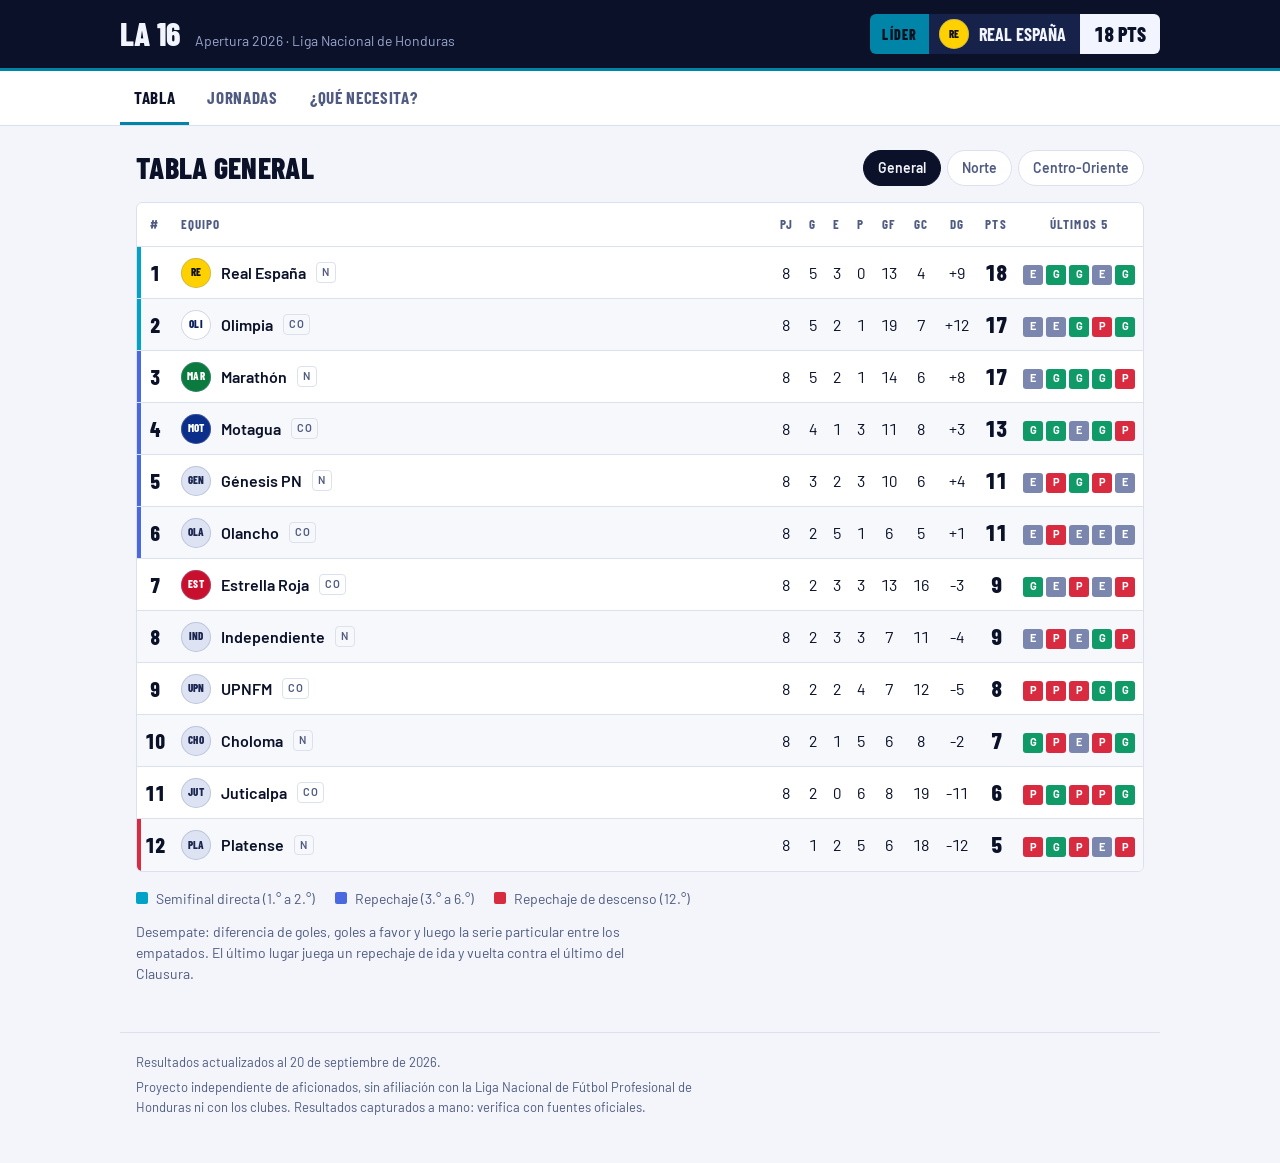
==== index.html @ 77002c1f "La 16: tabla, jornadas y simulador del Apertura 2026 Tabla calculada desde los resultados con desemp" ====
<!DOCTYPE html>
<html lang="es">
<head>
  <meta charset="UTF-8">
  <meta name="viewport" content="width=device-width, initial-scale=1.0">
  <meta name="description" content="Tabla de posiciones, jornadas y simulador del Apertura 2026 de la Liga Nacional de Honduras. Proyecto independiente.">
  <meta name="theme-color" content="#0A1128">
  <title>La 16 · Apertura 2026</title>
  <link rel="preconnect" href="https://fonts.googleapis.com">
  <link rel="preconnect" href="https://fonts.gstatic.com" crossorigin>
  <link href="https://fonts.googleapis.com/css2?family=Barlow+Condensed:wght@600;700;800&family=Barlow:wght@400;500;600&display=swap" rel="stylesheet">
  <link rel="stylesheet" href="css/styles.css">
</head>
<body>
  <header class="barra">
    <div class="barra__marca">
      <span class="marca">La&nbsp;16</span>
      <span class="barra__torneo">Apertura 2026 · Liga Nacional de Honduras</span>
    </div>
    <div class="bug" id="bug" aria-live="polite"></div>
  </header>

  <nav class="pestanas" role="tablist" aria-label="Secciones">
    <button class="pestana" role="tab" id="tab-tabla" aria-controls="vista-tabla" data-vista="tabla">Tabla</button>
    <button class="pestana" role="tab" id="tab-jornadas" aria-controls="vista-jornadas" data-vista="jornadas">Jornadas</button>
    <button class="pestana" role="tab" id="tab-equipo" aria-controls="vista-equipo" data-vista="equipo">¿Qué necesita?</button>
  </nav>

  <div class="aviso-sim" id="aviso-sim" hidden>
    <p><strong>Simulación activa.</strong> <span id="aviso-sim-texto"></span></p>
    <button class="boton boton--linea" id="borrar-sim" type="button">Borrar simulación</button>
  </div>

  <main>
    <section class="vista" id="vista-tabla" role="tabpanel" aria-labelledby="tab-tabla">
      <div class="vista__cabecera">
        <h1 class="titulo">Tabla general</h1>
        <div class="filtros" role="group" aria-label="Filtrar por grupo">
          <button class="chip" type="button" data-grupo="todos">General</button>
          <button class="chip" type="button" data-grupo="N">Norte</button>
          <button class="chip" type="button" data-grupo="CO">Centro-Oriente</button>
        </div>
      </div>
      <p class="nota" id="nota-grupo" hidden>Los grupos solo definen el calendario. La posición que se muestra es la de la tabla general.</p>
      <div class="tabla-envoltura">
        <table class="tabla">
          <thead>
            <tr>
              <th scope="col" class="c-pos"><abbr title="Posición">#</abbr></th>
              <th scope="col" class="c-equipo">Equipo</th>
              <th scope="col"><abbr title="Partidos jugados">PJ</abbr></th>
              <th scope="col" class="c-extra"><abbr title="Ganados">G</abbr></th>
              <th scope="col" class="c-extra"><abbr title="Empatados">E</abbr></th>
              <th scope="col" class="c-extra"><abbr title="Perdidos">P</abbr></th>
              <th scope="col" class="c-extra"><abbr title="Goles a favor">GF</abbr></th>
              <th scope="col" class="c-extra"><abbr title="Goles en contra">GC</abbr></th>
              <th scope="col"><abbr title="Diferencia de goles">DG</abbr></th>
              <th scope="col" class="c-pts"><abbr title="Puntos">Pts</abbr></th>
              <th scope="col" class="c-forma">Últimos 5</th>
            </tr>
          </thead>
          <tbody id="cuerpo-tabla"></tbody>
        </table>
      </div>
      <ul class="leyenda" id="leyenda"></ul>
      <p class="nota">Desempate: diferencia de goles, goles a favor y luego la serie particular entre los empatados. El último lugar juega un repechaje de ida y vuelta contra el último del Clausura.</p>
    </section>

    <section class="vista" id="vista-jornadas" role="tabpanel" aria-labelledby="tab-jornadas" hidden>
      <div class="vista__cabecera">
        <h1 class="titulo" id="titulo-jornada">Jornada</h1>
        <div class="paginador">
          <button class="boton boton--icono" type="button" id="jornada-ant" aria-label="Jornada anterior">
            <svg viewBox="0 0 24 24" aria-hidden="true"><path d="M15 6l-6 6 6 6"/></svg>
          </button>
          <span class="paginador__texto" id="jornada-texto"></span>
          <button class="boton boton--icono" type="button" id="jornada-sig" aria-label="Jornada siguiente">
            <svg viewBox="0 0 24 24" aria-hidden="true"><path d="M9 6l6 6-6 6"/></svg>
          </button>
        </div>
      </div>
      <p class="nota">En los partidos pendientes puedes escribir un marcador para simular cómo quedaría la tabla. La simulación se guarda solo en este navegador.</p>
      <ol class="partidos" id="lista-partidos"></ol>
    </section>

    <section class="vista" id="vista-equipo" role="tabpanel" aria-labelledby="tab-equipo" hidden>
      <div class="vista__cabecera">
        <h1 class="titulo">¿Qué necesita?</h1>
        <label class="selector">
          <span class="selector__etiqueta">Equipo</span>
          <select id="selector-equipo"></select>
        </label>
      </div>
      <div id="analisis"></div>
    </section>
  </main>

  <footer class="pie">
    <p id="pie-actualizado"></p>
    <p>Proyecto independiente de aficionados, sin afiliación con la Liga Nacional de Fútbol Profesional de Honduras ni con los clubes. Resultados capturados a mano: verifica con fuentes oficiales.</p>
  </footer>

  <script src="js/data.js"></script>
  <script src="js/tabla.js"></script>
  <script src="js/app.js"></script>
</body>
</html>
---- css/styles.css ----
:root {
  --fondo: #0A1128;
  --superficie: #101A3A;
  --superficie-2: #0D1631;
  --linea: #22305C;
  --texto: #F2F5FF;
  --texto-suave: #9AA6CC;
  --acento: #00BCE4;
  --acento-texto: #04111F;
  --zona-semis: #00BCE4;
  --zona-repechaje: #6E8BFF;
  --zona-descenso: #FF5A6A;
  --gano: #1FC98A;
  --empato: #7A86AD;
  --perdio: #FF5A6A;
  --sim: #FFC845;
  --neutro-fondo: #26325E;
  --neutro-texto: #E6EBFF;

  --fuente-display: "Barlow Condensed", "Arial Narrow", sans-serif;
  --fuente-texto: "Barlow", system-ui, sans-serif;
  --radio: 6px;
  --ancho: 1040px;
  color-scheme: dark;
}

@media (prefers-color-scheme: light) {
  :root {
    --fondo: #F3F5FA;
    --superficie: #FFFFFF;
    --superficie-2: #F7F8FC;
    --linea: #DCE1EE;
    --texto: #0A1128;
    --texto-suave: #4F5B80;
    --acento: #0085A8;
    --acento-texto: #FFFFFF;
    --zona-semis: #00A3C7;
    --zona-repechaje: #4A68E0;
    --zona-descenso: #D92B3F;
    --gano: #0F9A68;
    --empato: #7A86AD;
    --perdio: #D92B3F;
    --sim: #B77E00;
    --neutro-fondo: #DDE3F2;
    --neutro-texto: #1B2650;
    color-scheme: light;
  }
}

*,
*::before,
*::after {
  box-sizing: border-box;
}

body {
  margin: 0;
  background: var(--fondo);
  color: var(--texto);
  font-family: var(--fuente-texto);
  font-size: 16px;
  line-height: 1.5;
  -webkit-font-smoothing: antialiased;
}

button,
input,
select {
  font: inherit;
  color: inherit;
}

:focus-visible {
  outline: 2px solid var(--acento);
  outline-offset: 2px;
}

abbr[title] {
  text-decoration: none;
}

/* Barra superior: el "marcador" de transmisión */
.barra {
  background: #0A1128;
  color: #F2F5FF;
  border-bottom: 3px solid var(--acento);
  display: flex;
  flex-wrap: wrap;
  align-items: center;
  justify-content: space-between;
  gap: 12px 24px;
  padding: 14px max(16px, calc((100% - var(--ancho)) / 2));
}

.barra__marca {
  display: flex;
  align-items: baseline;
  gap: 14px;
  flex-wrap: wrap;
}

.marca {
  font-family: var(--fuente-display);
  font-weight: 800;
  font-size: 32px;
  line-height: 1;
  letter-spacing: 0.01em;
  text-transform: uppercase;
}

.barra__torneo {
  font-size: 14px;
  color: #9AA6CC;
}

.bug {
  display: flex;
  align-items: stretch;
  font-family: var(--fuente-display);
  text-transform: uppercase;
  border-radius: var(--radio);
  overflow: hidden;
  min-height: 40px;
}

.bug__etiqueta {
  background: var(--acento);
  color: #04111F;
  font-weight: 800;
  font-size: 14px;
  letter-spacing: 0.08em;
  padding: 0 12px;
  display: flex;
  align-items: center;
}

.bug__equipo {
  background: #16224A;
  display: flex;
  align-items: center;
  gap: 10px;
  padding: 0 14px 0 10px;
  font-weight: 700;
  font-size: 18px;
}

.bug__pts {
  background: #F2F5FF;
  color: #0A1128;
  font-weight: 800;
  font-size: 20px;
  padding: 0 14px;
  display: flex;
  align-items: center;
  font-variant-numeric: tabular-nums;
}

/* Pestañas */
.pestanas {
  display: flex;
  gap: 4px;
  padding: 0 max(16px, calc((100% - var(--ancho)) / 2));
  background: var(--superficie);
  border-bottom: 1px solid var(--linea);
  overflow-x: auto;
}

.pestana {
  background: none;
  border: 0;
  border-bottom: 3px solid transparent;
  padding: 14px 14px 11px;
  min-height: 48px;
  font-family: var(--fuente-display);
  font-weight: 700;
  font-size: 17px;
  letter-spacing: 0.04em;
  text-transform: uppercase;
  color: var(--texto-suave);
  cursor: pointer;
  white-space: nowrap;
  transition: color 150ms ease, border-color 150ms ease;
}

.pestana:hover {
  color: var(--texto);
}

.pestana[aria-selected="true"] {
  color: var(--texto);
  border-bottom-color: var(--acento);
}

/* Aviso de simulación */
.aviso-sim {
  display: flex;
  flex-wrap: wrap;
  align-items: center;
  justify-content: space-between;
  gap: 8px 16px;
  padding: 10px max(16px, calc((100% - var(--ancho)) / 2));
  background: color-mix(in srgb, var(--sim) 14%, var(--fondo));
  border-bottom: 1px solid color-mix(in srgb, var(--sim) 45%, transparent);
  font-size: 15px;
}

.aviso-sim[hidden] {
  display: none;
}

.aviso-sim p {
  margin: 0;
}

.aviso-sim strong {
  color: var(--sim);
}

main {
  max-width: var(--ancho);
  margin: 0 auto;
  padding: 24px 16px 48px;
}

.vista__cabecera {
  display: flex;
  flex-wrap: wrap;
  align-items: center;
  justify-content: space-between;
  gap: 12px 24px;
  margin-bottom: 16px;
}

.titulo {
  margin: 0;
  font-family: var(--fuente-display);
  font-weight: 800;
  font-size: 30px;
  line-height: 1.1;
  text-transform: uppercase;
  letter-spacing: 0.01em;
}

.nota {
  color: var(--texto-suave);
  font-size: 14px;
  margin: 12px 0 0;
  max-width: 68ch;
}

.nota[hidden] {
  display: none;
}

/* Botones y chips */
.boton {
  border-radius: var(--radio);
  cursor: pointer;
  min-height: 40px;
  padding: 0 14px;
  font-weight: 600;
  font-size: 14px;
  transition: background-color 150ms ease, border-color 150ms ease;
}

.boton--linea {
  background: transparent;
  border: 1px solid var(--linea);
}

.boton--linea:hover {
  border-color: var(--texto-suave);
}

.boton--icono {
  width: 44px;
  height: 44px;
  padding: 0;
  display: inline-grid;
  place-items: center;
  background: var(--superficie);
  border: 1px solid var(--linea);
}

.boton--icono:hover:not(:disabled) {
  border-color: var(--texto-suave);
}

.boton--icono:disabled {
  opacity: 0.35;
  cursor: default;
}

.boton--icono svg {
  width: 20px;
  height: 20px;
  fill: none;
  stroke: currentColor;
  stroke-width: 2.25;
  stroke-linecap: round;
  stroke-linejoin: round;
}

.filtros {
  display: flex;
  gap: 6px;
  flex-wrap: wrap;
}

.chip {
  background: var(--superficie);
  border: 1px solid var(--linea);
  border-radius: 999px;
  padding: 0 14px;
  min-height: 36px;
  font-size: 14px;
  font-weight: 600;
  color: var(--texto-suave);
  cursor: pointer;
  transition: background-color 150ms ease, color 150ms ease, border-color 150ms ease;
}

.chip:hover {
  color: var(--texto);
}

.chip[aria-pressed="true"] {
  background: var(--texto);
  border-color: var(--texto);
  color: var(--fondo);
}

/* Distintivo de equipo (iniciales, sin escudos oficiales) */
.escudo {
  flex: none;
  width: 30px;
  height: 30px;
  border-radius: 50%;
  display: inline-grid;
  place-items: center;
  font-family: var(--fuente-display);
  font-weight: 800;
  font-size: 11px;
  letter-spacing: 0.02em;
  background: var(--neutro-fondo);
  color: var(--neutro-texto);
  box-shadow: inset 0 0 0 1px rgb(127 140 180 / 0.35);
}

/* Tabla */
.tabla-envoltura {
  background: var(--superficie);
  border: 1px solid var(--linea);
  border-radius: var(--radio);
  overflow-x: auto;
}

.tabla {
  width: 100%;
  border-collapse: collapse;
  font-variant-numeric: tabular-nums;
}

.tabla th {
  font-family: var(--fuente-display);
  font-weight: 700;
  font-size: 13px;
  letter-spacing: 0.08em;
  text-transform: uppercase;
  color: var(--texto-suave);
  text-align: center;
  padding: 12px 8px;
  border-bottom: 1px solid var(--linea);
  white-space: nowrap;
}

.tabla td {
  text-align: center;
  padding: 0 8px;
  height: 52px;
  border-bottom: 1px solid var(--linea);
  white-space: nowrap;
}

.tabla tbody tr:last-child td {
  border-bottom: 0;
}

.tabla tbody tr:nth-child(even) {
  background: var(--superficie-2);
}

.tabla .c-equipo {
  text-align: left;
  width: 100%;
}

.tabla td.c-pos {
  position: relative;
  width: 52px;
  font-family: var(--fuente-display);
  font-weight: 800;
  font-size: 20px;
}

.tabla td.c-pos::before {
  content: "";
  position: absolute;
  left: 0;
  top: 0;
  bottom: 0;
  width: 4px;
  background: var(--zona, transparent);
}

.fila--semis {
  --zona: var(--zona-semis);
}

.fila--repechaje {
  --zona: var(--zona-repechaje);
}

.fila--descenso {
  --zona: var(--zona-descenso);
}

.equipo {
  display: flex;
  align-items: center;
  gap: 10px;
  font-weight: 600;
}

.equipo__grupo {
  font-size: 11px;
  font-weight: 600;
  letter-spacing: 0.06em;
  color: var(--texto-suave);
  border: 1px solid var(--linea);
  border-radius: 4px;
  padding: 1px 5px;
}

.tabla td.c-pts {
  font-family: var(--fuente-display);
  font-weight: 800;
  font-size: 22px;
}

.movimiento {
  display: inline-block;
  min-width: 26px;
  margin-left: 2px;
  font-family: var(--fuente-texto);
  font-size: 12px;
  font-weight: 600;
  vertical-align: middle;
}

.movimiento--sube {
  color: var(--gano);
}

.movimiento--baja {
  color: var(--perdio);
}

.forma {
  display: inline-flex;
  gap: 3px;
}

.forma__item {
  width: 20px;
  height: 20px;
  border-radius: 3px;
  display: inline-grid;
  place-items: center;
  font-size: 11px;
  font-weight: 700;
  color: #FFFFFF;
}

.forma__item--G {
  background: var(--gano);
}

.forma__item--E {
  background: var(--empato);
}

.forma__item--P {
  background: var(--perdio);
}

.leyenda {
  list-style: none;
  display: flex;
  flex-wrap: wrap;
  gap: 8px 20px;
  padding: 0;
  margin: 16px 0 0;
  font-size: 14px;
  color: var(--texto-suave);
}

.leyenda li {
  display: flex;
  align-items: center;
  gap: 8px;
}

.leyenda__marca {
  width: 12px;
  height: 12px;
  border-radius: 2px;
  background: var(--zona);
}

/* Jornadas */
.paginador {
  display: flex;
  align-items: center;
  gap: 10px;
}

.paginador__texto {
  min-width: 11ch;
  text-align: center;
  font-size: 14px;
  color: var(--texto-suave);
}

.partidos {
  list-style: none;
  margin: 16px 0 0;
  padding: 0;
  display: grid;
  gap: 8px;
}

.partido {
  background: var(--superficie);
  border: 1px solid var(--linea);
  border-radius: var(--radio);
  padding: 10px 14px 12px;
}

.partido--sim {
  border-color: color-mix(in srgb, var(--sim) 55%, var(--linea));
}

.partido__meta {
  display: flex;
  justify-content: space-between;
  gap: 12px;
  font-size: 13px;
  color: var(--texto-suave);
  margin-bottom: 8px;
}

.partido__etiqueta-sim {
  color: var(--sim);
  font-weight: 700;
  letter-spacing: 0.06em;
  text-transform: uppercase;
  font-size: 12px;
}

.partido__cuerpo {
  display: grid;
  grid-template-columns: 1fr auto 1fr;
  align-items: center;
  gap: 12px;
}

.partido__equipo {
  display: flex;
  align-items: center;
  gap: 10px;
  font-weight: 600;
  min-width: 0;
}

.partido__equipo--local {
  justify-content: flex-end;
  text-align: right;
}

.partido__nombre {
  overflow: hidden;
  text-overflow: ellipsis;
  white-space: nowrap;
}

.marcador {
  display: flex;
  align-items: center;
  background: #0A1128;
  color: #F2F5FF;
  border-radius: 4px;
  font-family: var(--fuente-display);
  font-weight: 800;
  font-size: 24px;
  font-variant-numeric: tabular-nums;
  line-height: 1;
}

.marcador__gol {
  width: 40px;
  text-align: center;
  padding: 8px 0;
}

.marcador__sep {
  width: 1px;
  align-self: stretch;
  background: #2A3A6E;
}

.marcador input {
  width: 44px;
  height: 44px;
  text-align: center;
  background: transparent;
  border: 0;
  font: inherit;
  color: inherit;
  -moz-appearance: textfield;
  appearance: textfield;
}

.marcador input::-webkit-outer-spin-button,
.marcador input::-webkit-inner-spin-button {
  -webkit-appearance: none;
  margin: 0;
}

.marcador input::placeholder {
  color: #4C5A8A;
}

.marcador input:focus-visible {
  outline: 2px solid var(--acento);
  outline-offset: -2px;
  border-radius: 4px;
}

.marcador--sim {
  color: var(--sim);
}

/* ¿Qué necesita? */
.selector {
  display: flex;
  align-items: center;
  gap: 10px;
}

.selector__etiqueta {
  font-size: 14px;
  color: var(--texto-suave);
}

.selector select {
  min-height: 44px;
  min-width: 200px;
  background: var(--superficie);
  border: 1px solid var(--linea);
  border-radius: var(--radio);
  padding: 0 12px;
  font-weight: 600;
}

.resumen {
  display: grid;
  grid-template-columns: repeat(4, 1fr);
  background: var(--superficie);
  border: 1px solid var(--linea);
  border-radius: var(--radio);
  margin-bottom: 16px;
}

.resumen__dato {
  padding: 14px 16px;
  border-left: 1px solid var(--linea);
}

.resumen__dato:first-child {
  border-left: 0;
}

.resumen__valor {
  display: block;
  font-family: var(--fuente-display);
  font-weight: 800;
  font-size: 32px;
  line-height: 1.1;
  font-variant-numeric: tabular-nums;
}

.resumen__etiqueta {
  font-size: 13px;
  color: var(--texto-suave);
}

.objetivos {
  display: grid;
  gap: 8px;
  margin: 0;
  padding: 0;
  list-style: none;
}

.objetivo {
  display: grid;
  grid-template-columns: 1fr auto;
  gap: 4px 16px;
  align-items: center;
  background: var(--superficie);
  border: 1px solid var(--linea);
  border-left: 4px solid var(--estado, var(--linea));
  border-radius: var(--radio);
  padding: 14px 16px;
}

.objetivo__nombre {
  font-family: var(--fuente-display);
  font-weight: 700;
  font-size: 20px;
  text-transform: uppercase;
  letter-spacing: 0.02em;
}

.objetivo__detalle {
  grid-column: 1 / -1;
  margin: 0;
  color: var(--texto-suave);
  font-size: 15px;
}

.estado {
  font-family: var(--fuente-display);
  font-weight: 800;
  font-size: 14px;
  letter-spacing: 0.08em;
  text-transform: uppercase;
  color: var(--estado, var(--texto-suave));
}

.objetivo--asegurado {
  --estado: var(--gano);
}

.objetivo--eliminado {
  --estado: var(--perdio);
}

.objetivo--depende {
  --estado: var(--acento);
}

.objetivo--ajeno {
  --estado: var(--sim);
}

.subtitulo {
  font-family: var(--fuente-display);
  font-weight: 700;
  font-size: 20px;
  text-transform: uppercase;
  letter-spacing: 0.02em;
  margin: 28px 0 10px;
}

.pendientes {
  list-style: none;
  margin: 0;
  padding: 0;
  background: var(--superficie);
  border: 1px solid var(--linea);
  border-radius: var(--radio);
}

.pendientes li {
  display: grid;
  grid-template-columns: 56px 1fr auto;
  gap: 12px;
  align-items: center;
  padding: 10px 16px;
  border-top: 1px solid var(--linea);
}

.pendientes li:first-child {
  border-top: 0;
}

.pendientes__j {
  font-family: var(--fuente-display);
  font-weight: 700;
  color: var(--texto-suave);
}

.pendientes__rival {
  display: flex;
  align-items: center;
  gap: 10px;
  font-weight: 600;
}

.pendientes__cond {
  font-size: 13px;
  color: var(--texto-suave);
}

.pie {
  max-width: var(--ancho);
  margin: 0 auto;
  padding: 20px 16px 40px;
  border-top: 1px solid var(--linea);
  font-size: 13px;
  color: var(--texto-suave);
}

.pie p {
  margin: 0 0 6px;
  max-width: 80ch;
}

@media (max-width: 720px) {
  .tabla .c-extra {
    display: none;
  }

  .resumen {
    grid-template-columns: repeat(2, 1fr);
  }

  .resumen__dato:nth-child(3) {
    border-left: 0;
  }

  .resumen__dato:nth-child(n + 3) {
    border-top: 1px solid var(--linea);
  }
}

@media (max-width: 520px) {
  .marca {
    font-size: 28px;
  }

  .titulo {
    font-size: 26px;
  }

  .tabla .c-forma {
    display: none;
  }

  .tabla .equipo__grupo {
    display: none;
  }

  .partido__cuerpo {
    gap: 8px;
  }

  .partido__equipo .escudo {
    display: none;
  }

  .pendientes li {
    grid-template-columns: 40px 1fr;
    row-gap: 2px;
  }

  .pendientes__cond {
    grid-column: 2;
  }

  .selector,
  .selector select {
    width: 100%;
  }
}

@media (prefers-reduced-motion: reduce) {
  * {
    transition: none !important;
  }
}
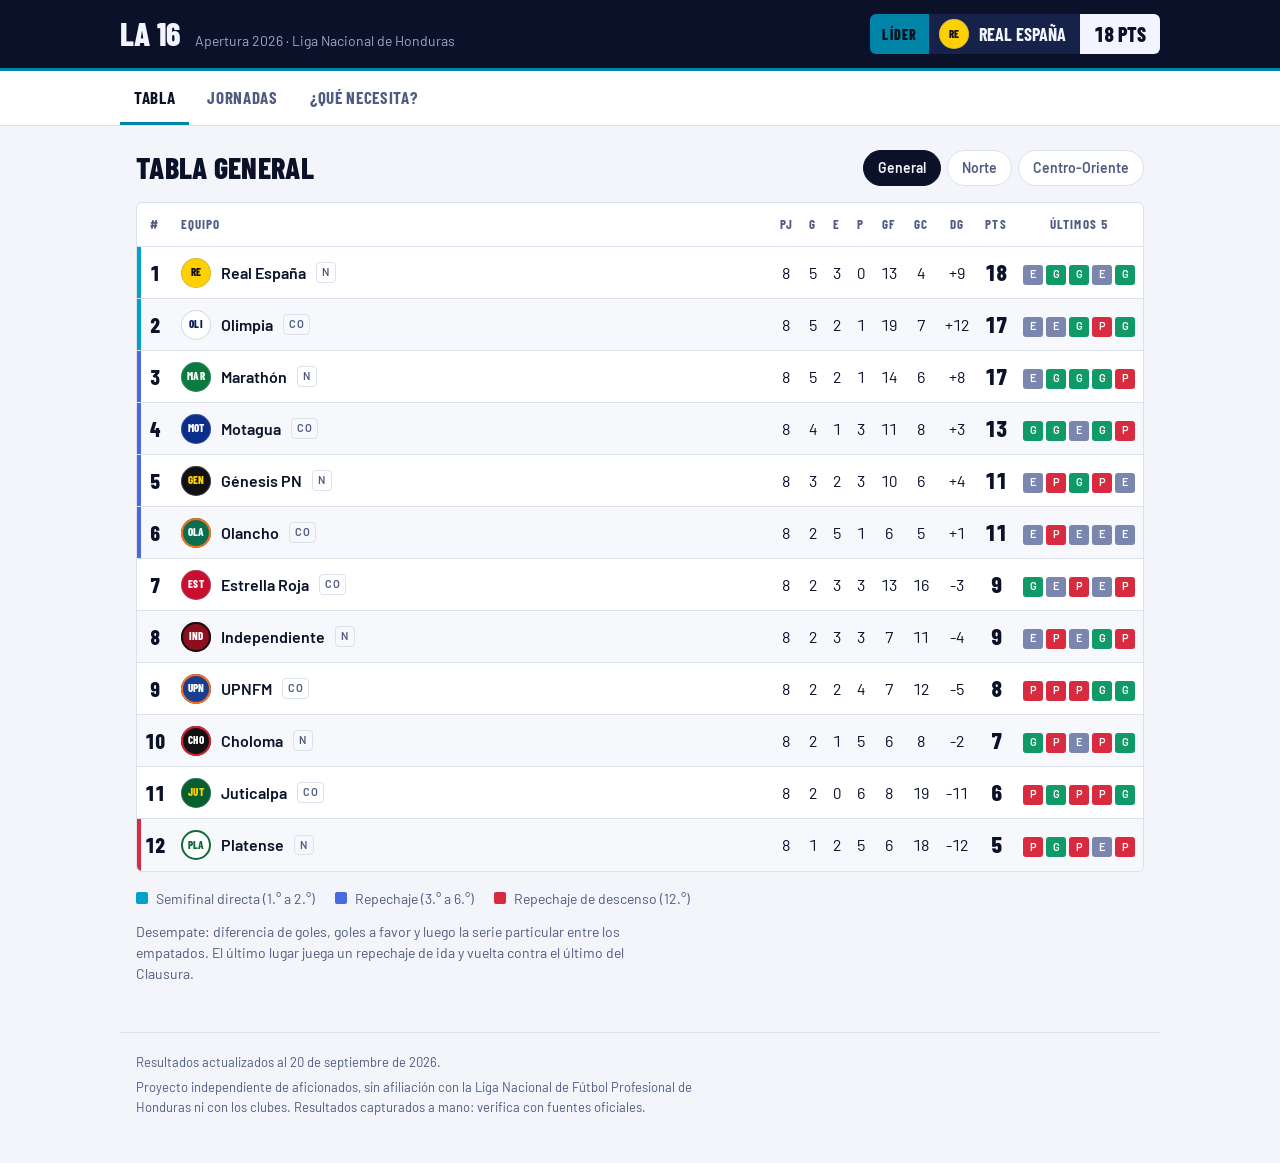
==== commit fa0c139d: "Actualización automática, favicon, seguridad y ajustes para móvil - Tarea de GitHub Actions que trae" ====
--- a/index.html
+++ b/index.html
@@ -2,13 +2,33 @@
 <html lang="es">
 <head>
   <meta charset="UTF-8">
+  <meta http-equiv="Content-Security-Policy" content="default-src 'none'; script-src 'self'; style-src 'self'; font-src 'self'; img-src 'self'; manifest-src 'self'; base-uri 'none'; form-action 'none'">
+  <meta name="referrer" content="strict-origin-when-cross-origin">
   <meta name="viewport" content="width=device-width, initial-scale=1.0">
+  <title>La 16 · Apertura 2026</title>
   <meta name="description" content="Tabla de posiciones, jornadas y simulador del Apertura 2026 de la Liga Nacional de Honduras. Proyecto independiente.">
   <meta name="theme-color" content="#0A1128">
-  <title>La 16 · Apertura 2026</title>
-  <link rel="preconnect" href="https://fonts.googleapis.com">
-  <link rel="preconnect" href="https://fonts.gstatic.com" crossorigin>
-  <link href="https://fonts.googleapis.com/css2?family=Barlow+Condensed:wght@600;700;800&family=Barlow:wght@400;500;600&display=swap" rel="stylesheet">
+  <link rel="canonical" href="https://lbcrv.github.io/la-16/">
+
+  <meta property="og:type" content="website">
+  <meta property="og:locale" content="es_HN">
+  <meta property="og:site_name" content="La 16">
+  <meta property="og:title" content="La 16 · Apertura 2026">
+  <meta property="og:description" content="Tabla general, simulador de jornadas y qué necesita tu equipo para clasificar.">
+  <meta property="og:url" content="https://lbcrv.github.io/la-16/">
+  <meta property="og:image" content="https://lbcrv.github.io/la-16/assets/og.png">
+  <meta property="og:image:width" content="1200">
+  <meta property="og:image:height" content="630">
+  <meta property="og:image:alt" content="La 16: tabla general, simulador de jornadas y qué necesita tu equipo. Apertura 2026, Liga Nacional de Honduras.">
+  <meta name="twitter:card" content="summary_large_image">
+
+  <link rel="icon" href="assets/icono.svg" type="image/svg+xml">
+  <link rel="icon" href="assets/favicon-32.png" type="image/png" sizes="32x32">
+  <link rel="apple-touch-icon" href="assets/apple-touch-icon.png">
+  <link rel="manifest" href="manifest.webmanifest">
+
+  <link rel="preload" href="assets/fonts/barlow-condensed-800.woff2" as="font" type="font/woff2" crossorigin>
+  <link rel="preload" href="assets/fonts/barlow-400.woff2" as="font" type="font/woff2" crossorigin>
   <link rel="stylesheet" href="css/styles.css">
 </head>
 <body>
@@ -32,6 +52,7 @@
   </div>
 
   <main>
+    <noscript><p class="nota">La 16 necesita JavaScript para calcular la tabla.</p></noscript>
     <section class="vista" id="vista-tabla" role="tabpanel" aria-labelledby="tab-tabla">
       <div class="vista__cabecera">
         <h1 class="titulo">Tabla general</h1>
@@ -100,8 +121,8 @@
     <p>Proyecto independiente de aficionados, sin afiliación con la Liga Nacional de Fútbol Profesional de Honduras ni con los clubes. Resultados capturados a mano: verifica con fuentes oficiales.</p>
   </footer>
 
-  <script src="js/data.js"></script>
-  <script src="js/tabla.js"></script>
-  <script src="js/app.js"></script>
+  <script src="js/data.js" defer></script>
+  <script src="js/tabla.js" defer></script>
+  <script src="js/app.js" defer></script>
 </body>
 </html>
--- a/css/styles.css
+++ b/css/styles.css
@@ -1,3 +1,36 @@
+/* Barlow y Barlow Condensed (SIL Open Font License, ver assets/fonts/OFL.txt) */
+@font-face {
+  font-family: "Barlow";
+  font-style: normal;
+  font-weight: 400;
+  font-display: swap;
+  src: url("../assets/fonts/barlow-400.woff2") format("woff2");
+}
+
+@font-face {
+  font-family: "Barlow";
+  font-style: normal;
+  font-weight: 600;
+  font-display: swap;
+  src: url("../assets/fonts/barlow-600.woff2") format("woff2");
+}
+
+@font-face {
+  font-family: "Barlow Condensed";
+  font-style: normal;
+  font-weight: 700;
+  font-display: swap;
+  src: url("../assets/fonts/barlow-condensed-700.woff2") format("woff2");
+}
+
+@font-face {
+  font-family: "Barlow Condensed";
+  font-style: normal;
+  font-weight: 800;
+  font-display: swap;
+  src: url("../assets/fonts/barlow-condensed-800.woff2") format("woff2");
+}
+
 :root {
   --fondo: #0A1128;
   --superficie: #101A3A;
@@ -123,6 +156,10 @@
   min-height: 40px;
 }
 
+.bug > * {
+  white-space: nowrap;
+}
+
 .bug__etiqueta {
   background: var(--acento);
   color: #04111F;
@@ -516,6 +553,18 @@
   height: 12px;
   border-radius: 2px;
   background: var(--zona);
+}
+
+.leyenda__marca--semis {
+  --zona: var(--zona-semis);
+}
+
+.leyenda__marca--repechaje {
+  --zona: var(--zona-repechaje);
+}
+
+.leyenda__marca--descenso {
+  --zona: var(--zona-descenso);
 }
 
 /* Jornadas */
@@ -828,6 +877,24 @@
   max-width: 80ch;
 }
 
+/* Pantallas táctiles: objetivos de al menos 44 px */
+@media (pointer: coarse) {
+  .chip,
+  .boton {
+    min-height: 44px;
+  }
+}
+
+body {
+  -webkit-tap-highlight-color: transparent;
+}
+
+button,
+select,
+input {
+  touch-action: manipulation;
+}
+
 @media (max-width: 720px) {
   .tabla .c-extra {
     display: none;
@@ -886,6 +953,57 @@
   }
 }
 
+@media (max-width: 360px) {
+  .barra__torneo {
+    font-size: 13px;
+  }
+
+  .bug__etiqueta {
+    padding: 0 8px;
+    font-size: 12px;
+  }
+
+  .bug__equipo {
+    padding: 0 10px;
+    font-size: 16px;
+  }
+
+  .bug__equipo .escudo {
+    display: none;
+  }
+
+  .bug__pts {
+    padding: 0 10px;
+    font-size: 17px;
+  }
+
+  .partido {
+    padding-inline: 10px;
+  }
+
+  .partido__nombre {
+    white-space: normal;
+    line-height: 1.2;
+    font-size: 15px;
+    hyphens: auto;
+  }
+
+  .pestana {
+    padding-inline: 10px;
+    font-size: 16px;
+  }
+
+  .tabla td,
+  .tabla th {
+    padding-inline: 5px;
+  }
+
+  .marcador__gol,
+  .marcador input {
+    width: 38px;
+  }
+}
+
 @media (prefers-reduced-motion: reduce) {
   * {
     transition: none !important;
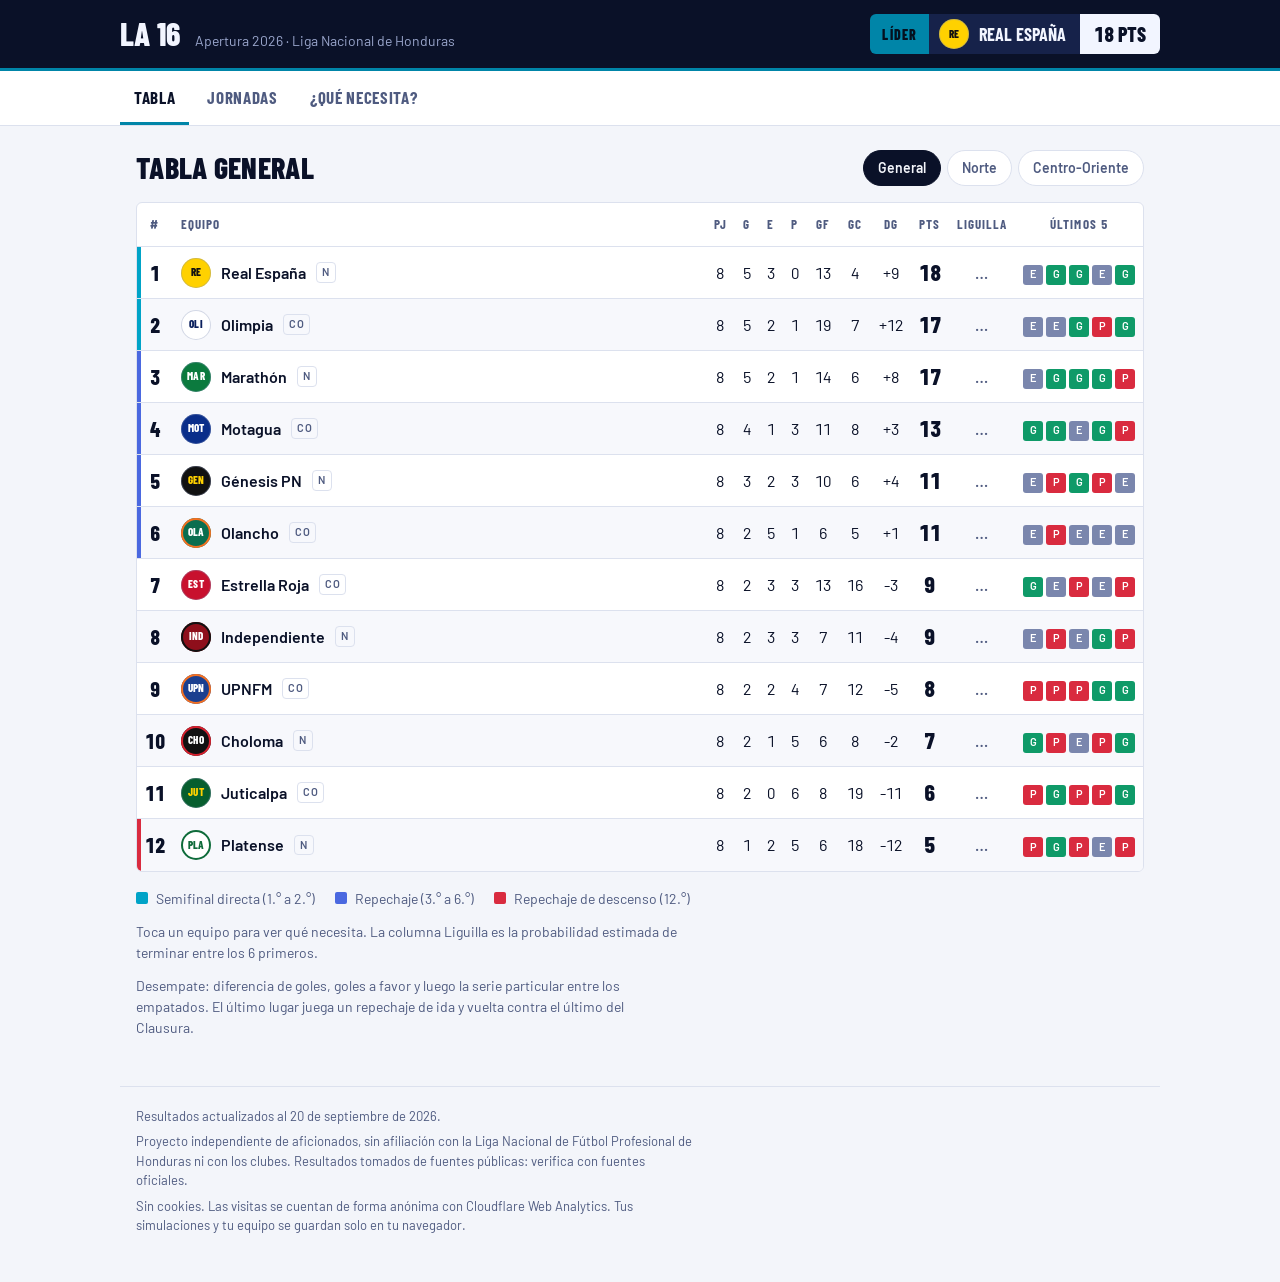
==== commit f68121d8: "Probabilidades, mi equipo, compartir, evolución, calendario y modo sin conexión - Probabilidad estim" ====
--- a/index.html
+++ b/index.html
@@ -2,21 +2,21 @@
 <html lang="es">
 <head>
   <meta charset="UTF-8">
-  <meta http-equiv="Content-Security-Policy" content="default-src 'none'; script-src 'self'; style-src 'self'; font-src 'self'; img-src 'self'; manifest-src 'self'; base-uri 'none'; form-action 'none'">
+  <meta http-equiv="Content-Security-Policy" content="default-src 'none'; script-src 'self' https://static.cloudflareinsights.com; style-src 'self'; font-src 'self'; img-src 'self'; manifest-src 'self'; connect-src 'self' https://cloudflareinsights.com; worker-src 'self'; base-uri 'none'; form-action 'none'">
   <meta name="referrer" content="strict-origin-when-cross-origin">
   <meta name="viewport" content="width=device-width, initial-scale=1.0">
-  <title>La 16 · Apertura 2026</title>
-  <meta name="description" content="Tabla de posiciones, jornadas y simulador del Apertura 2026 de la Liga Nacional de Honduras. Proyecto independiente.">
+  <title>La 16 · Tabla y simulador del Apertura 2026 de la Liga Nacional de Honduras</title>
+  <meta name="description" content="Tabla de posiciones del Apertura 2026 de la Liga Nacional de Honduras, simulador de jornadas, probabilidades de clasificar y qué necesita cada equipo para la liguilla. Proyecto independiente.">
   <meta name="theme-color" content="#0A1128">
-  <link rel="canonical" href="https://lbcrv.github.io/la-16/">
+  <link rel="canonical" href="https://la-16.pages.dev/">
 
   <meta property="og:type" content="website">
   <meta property="og:locale" content="es_HN">
   <meta property="og:site_name" content="La 16">
   <meta property="og:title" content="La 16 · Apertura 2026">
   <meta property="og:description" content="Tabla general, simulador de jornadas y qué necesita tu equipo para clasificar.">
-  <meta property="og:url" content="https://lbcrv.github.io/la-16/">
-  <meta property="og:image" content="https://lbcrv.github.io/la-16/assets/og.png">
+  <meta property="og:url" content="https://la-16.pages.dev/">
+  <meta property="og:image" content="https://la-16.pages.dev/assets/og.png">
   <meta property="og:image:width" content="1200">
   <meta property="og:image:height" content="630">
   <meta property="og:image:alt" content="La 16: tabla general, simulador de jornadas y qué necesita tu equipo. Apertura 2026, Liga Nacional de Honduras.">
@@ -46,6 +46,10 @@
     <button class="pestana" role="tab" id="tab-equipo" aria-controls="vista-equipo" data-vista="equipo">¿Qué necesita?</button>
   </nav>
 
+  <div class="aviso-conexion" id="aviso-conexion" role="status" hidden>
+    Sin conexión: se muestran los últimos datos guardados.
+  </div>
+
   <div class="aviso-sim" id="aviso-sim" hidden>
     <p><strong>Simulación activa.</strong> <span id="aviso-sim-texto"></span></p>
     <button class="boton boton--linea" id="borrar-sim" type="button">Borrar simulación</button>
@@ -69,7 +73,7 @@
             <tr>
               <th scope="col" class="c-pos"><abbr title="Posición">#</abbr></th>
               <th scope="col" class="c-equipo">Equipo</th>
-              <th scope="col"><abbr title="Partidos jugados">PJ</abbr></th>
+              <th scope="col" class="c-pj"><abbr title="Partidos jugados">PJ</abbr></th>
               <th scope="col" class="c-extra"><abbr title="Ganados">G</abbr></th>
               <th scope="col" class="c-extra"><abbr title="Empatados">E</abbr></th>
               <th scope="col" class="c-extra"><abbr title="Perdidos">P</abbr></th>
@@ -77,6 +81,7 @@
               <th scope="col" class="c-extra"><abbr title="Goles en contra">GC</abbr></th>
               <th scope="col"><abbr title="Diferencia de goles">DG</abbr></th>
               <th scope="col" class="c-pts"><abbr title="Puntos">Pts</abbr></th>
+              <th scope="col" class="c-prob"><abbr title="Probabilidad estimada de terminar entre los 6 primeros"><span class="texto-largo">Liguilla</span><span class="texto-corto">Lig.</span></abbr></th>
               <th scope="col" class="c-forma">Últimos 5</th>
             </tr>
           </thead>
@@ -84,6 +89,7 @@
         </table>
       </div>
       <ul class="leyenda" id="leyenda"></ul>
+      <p class="nota">Toca un equipo para ver qué necesita. La columna Liguilla es la probabilidad estimada de terminar entre los 6 primeros.</p>
       <p class="nota">Desempate: diferencia de goles, goles a favor y luego la serie particular entre los empatados. El último lugar juega un repechaje de ida y vuelta contra el último del Clausura.</p>
     </section>
 
@@ -116,9 +122,12 @@
     </section>
   </main>
 
+  <div class="aviso-datos" id="aviso-datos" role="status" aria-live="polite" hidden></div>
+
   <footer class="pie">
     <p id="pie-actualizado"></p>
-    <p>Proyecto independiente de aficionados, sin afiliación con la Liga Nacional de Fútbol Profesional de Honduras ni con los clubes. Resultados capturados a mano: verifica con fuentes oficiales.</p>
+    <p>Proyecto independiente de aficionados, sin afiliación con la Liga Nacional de Fútbol Profesional de Honduras ni con los clubes. Resultados tomados de fuentes públicas: verifica con fuentes oficiales.</p>
+    <p>Sin cookies. Las visitas se cuentan de forma anónima con Cloudflare Web Analytics. Tus simulaciones y tu equipo se guardan solo en tu navegador.</p>
   </footer>
 
   <script src="js/data.js" defer></script>
--- a/css/styles.css
+++ b/css/styles.css
@@ -863,6 +863,262 @@
   color: var(--texto-suave);
 }
 
+/* Texto solo para lectores de pantalla */
+.solo-lectores {
+  position: absolute;
+  width: 1px;
+  height: 1px;
+  padding: 0;
+  margin: -1px;
+  overflow: hidden;
+  clip: rect(0 0 0 0);
+  white-space: nowrap;
+  border: 0;
+}
+
+/* Enlace del equipo en la tabla */
+a.equipo {
+  color: inherit;
+  text-decoration: none;
+}
+
+a.equipo:hover span:nth-child(2) {
+  text-decoration: underline;
+  text-underline-offset: 3px;
+}
+
+/* Probabilidad de liguilla */
+.tabla td.c-prob {
+  font-weight: 600;
+  color: var(--texto-suave);
+  min-width: 56px;
+}
+
+/* Mi equipo */
+.tabla tbody tr.fila--mia {
+  background: color-mix(in srgb, var(--acento) 12%, var(--superficie));
+}
+
+.tabla tbody tr.fila--mia .equipo > span:nth-child(2) {
+  font-weight: 700;
+}
+
+.partido--mio {
+  border-color: color-mix(in srgb, var(--acento) 60%, var(--linea));
+  box-shadow: inset 4px 0 0 var(--acento);
+}
+
+.acciones {
+  display: flex;
+  flex-wrap: wrap;
+  gap: 8px;
+  margin-bottom: 16px;
+}
+
+.boton--linea[aria-pressed="true"] {
+  border-color: var(--acento);
+  color: var(--acento);
+}
+
+.boton--solido {
+  background: var(--acento);
+  color: var(--acento-texto);
+  border: 1px solid var(--acento);
+}
+
+.boton--solido:hover {
+  filter: brightness(1.08);
+}
+
+a.boton {
+  display: inline-flex;
+  align-items: center;
+  text-decoration: none;
+  color: inherit;
+}
+
+.objetivo__prob {
+  grid-column: 1 / -1;
+  margin: 0;
+  font-size: 14px;
+  color: var(--texto-suave);
+}
+
+.objetivo__prob strong {
+  color: var(--texto);
+  font-variant-numeric: tabular-nums;
+}
+
+/* Calendario */
+.calendario {
+  display: flex;
+  flex-wrap: wrap;
+  align-items: center;
+  gap: 8px;
+  margin-top: 14px;
+}
+
+.calendario__titulo {
+  font-size: 14px;
+  color: var(--texto-suave);
+  width: 100%;
+}
+
+/* Gráfico de evolución */
+.grafico {
+  margin: 28px 0 0;
+}
+
+.grafico .subtitulo {
+  margin-top: 0;
+}
+
+.grafico__lienzo {
+  position: relative;
+  background: var(--superficie);
+  border: 1px solid var(--linea);
+  border-radius: var(--radio);
+  padding: 8px 4px 0;
+}
+
+.grafico svg {
+  display: block;
+  width: 100%;
+  height: auto;
+  touch-action: pan-y;
+  font-family: var(--fuente-texto);
+}
+
+.grafico__rejilla {
+  stroke: var(--linea);
+  stroke-width: 1;
+  vector-effect: non-scaling-stroke;
+}
+
+.grafico__eje {
+  fill: var(--texto-suave);
+  font-size: 12px;
+}
+
+.grafico__otra {
+  fill: none;
+  stroke: var(--texto-suave);
+  stroke-opacity: 0.28;
+  stroke-width: 1.5;
+  vector-effect: non-scaling-stroke;
+  stroke-linejoin: round;
+  stroke-linecap: round;
+}
+
+.grafico__mia {
+  fill: none;
+  stroke: var(--acento);
+  stroke-width: 2.5;
+  vector-effect: non-scaling-stroke;
+  stroke-linejoin: round;
+  stroke-linecap: round;
+}
+
+.grafico__punto {
+  fill: var(--acento);
+  stroke: var(--superficie);
+  stroke-width: 2;
+}
+
+.grafico__punto.activo {
+  r: 6.5;
+}
+
+.grafico__guia {
+  stroke: var(--texto-suave);
+  stroke-width: 1;
+  vector-effect: non-scaling-stroke;
+}
+
+.texto-corto {
+  display: none;
+}
+
+.grafico__fin {
+  fill: var(--texto);
+  font-family: var(--fuente-display);
+  font-weight: 800;
+  font-size: 16px;
+}
+
+.grafico__tip {
+  position: absolute;
+  transform: translate(-50%, calc(-100% - 12px));
+  background: #0A1128;
+  color: #F2F5FF;
+  border-radius: 4px;
+  padding: 6px 10px;
+  font-size: 13px;
+  font-weight: 600;
+  white-space: nowrap;
+  pointer-events: none;
+  box-shadow: 0 4px 14px rgb(0 0 0 / 0.3);
+}
+
+.grafico__tip[hidden] {
+  display: none;
+}
+
+.grafico__tabla {
+  margin-top: 10px;
+  font-size: 14px;
+}
+
+.grafico__tabla summary {
+  cursor: pointer;
+  color: var(--texto-suave);
+  min-height: 32px;
+}
+
+.tabla--simple {
+  margin-top: 8px;
+  max-width: 320px;
+}
+
+.tabla--simple td {
+  height: 36px;
+}
+
+/* Sin conexión */
+.aviso-conexion {
+  padding: 10px max(16px, calc((100% - var(--ancho)) / 2));
+  background: var(--superficie-2);
+  border-bottom: 1px solid var(--linea);
+  font-size: 14px;
+  color: var(--texto-suave);
+}
+
+.aviso-conexion[hidden] {
+  display: none;
+}
+
+.aviso-datos {
+  position: fixed;
+  left: 50%;
+  bottom: max(16px, env(safe-area-inset-bottom));
+  transform: translateX(-50%);
+  z-index: 10;
+  background: #0A1128;
+  color: #F2F5FF;
+  border: 1px solid var(--acento);
+  border-left-width: 4px;
+  border-radius: var(--radio);
+  padding: 10px 16px;
+  font-weight: 600;
+  font-size: 15px;
+  box-shadow: 0 6px 20px rgb(0 0 0 / 0.35);
+  white-space: nowrap;
+}
+
+.aviso-datos[hidden] {
+  display: none;
+}
+
 .pie {
   max-width: var(--ancho);
   margin: 0 auto;
@@ -922,8 +1178,35 @@
     font-size: 26px;
   }
 
-  .tabla .c-forma {
+  .tabla .c-forma,
+  .tabla .c-pj,
+  .texto-largo {
     display: none;
+  }
+
+  .texto-corto {
+    display: inline;
+  }
+
+  .tabla td.c-prob {
+    min-width: 0;
+  }
+
+  /* El gráfico se reduce: texto y puntos más grandes en unidades del dibujo */
+  .grafico__eje {
+    font-size: 21px;
+  }
+
+  .grafico__fin {
+    font-size: 26px;
+  }
+
+  .grafico__punto {
+    r: 8;
+  }
+
+  .grafico__punto.activo {
+    r: 11;
   }
 
   .tabla .equipo__grupo {
@@ -998,6 +1281,26 @@
     padding-inline: 5px;
   }
 
+  .tabla td.c-pos {
+    width: 34px;
+    font-size: 18px;
+  }
+
+  .tabla .escudo {
+    width: 26px;
+    height: 26px;
+    font-size: 10px;
+  }
+
+  .tabla .equipo {
+    gap: 8px;
+    font-size: 15px;
+  }
+
+  .tabla td.c-prob {
+    font-size: 14px;
+  }
+
   .marcador__gol,
   .marcador input {
     width: 38px;
